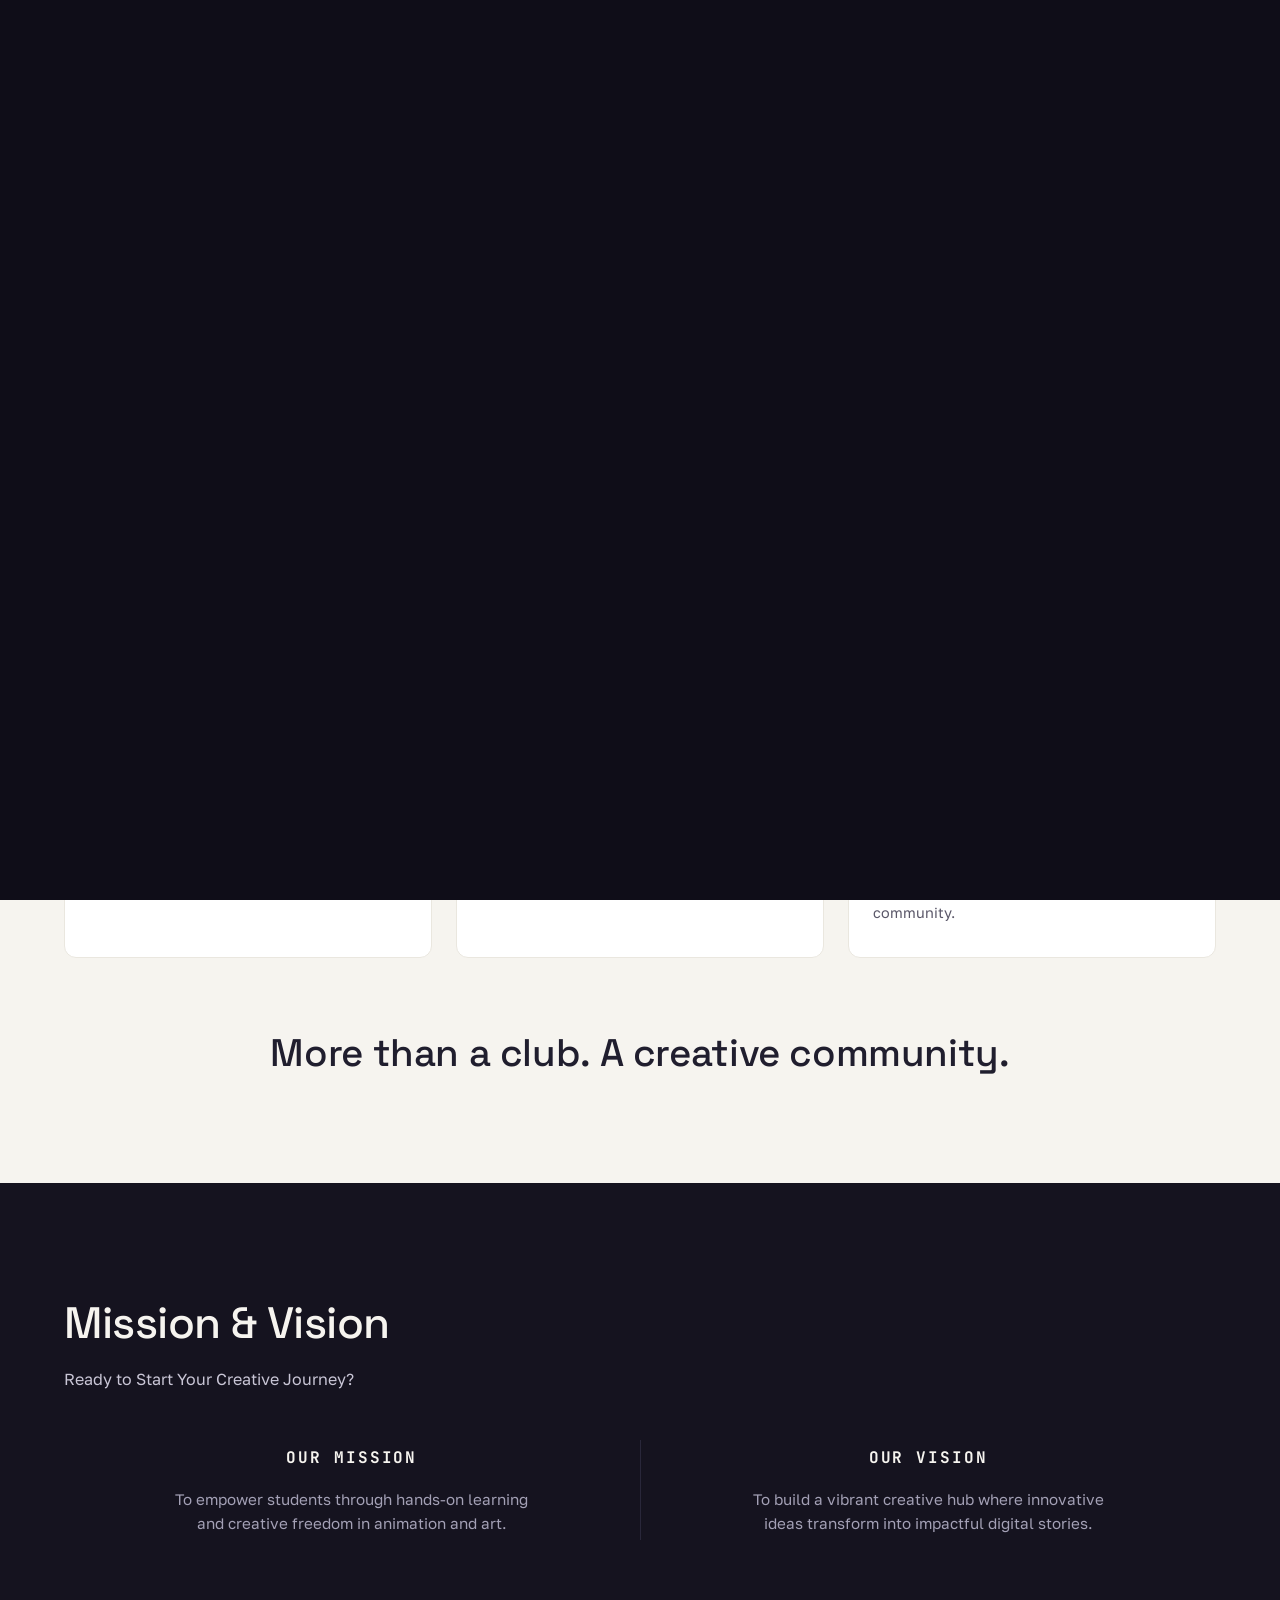
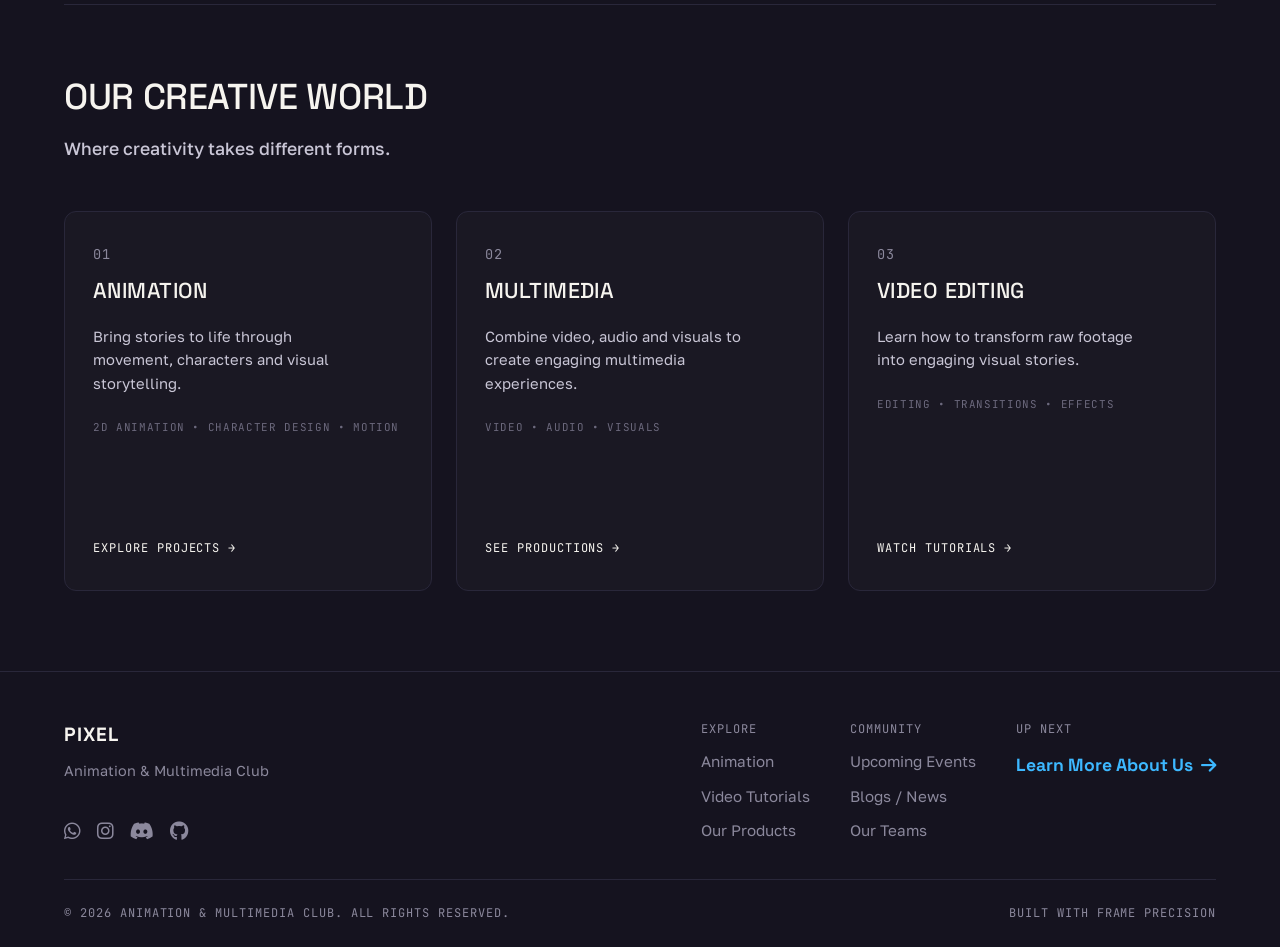
==== about.html @ 34a2e05d "Add files via upload" ====
<!DOCTYPE html>
<html lang="en">
<head>
  <meta charset="UTF-8">
  <meta name="viewport" content="width=device-width, initial-scale=1.0">
  <title>About | Animation & Multimedia Club</title>
  <link rel="icon" href="images/icon.svg" type="image/svg+xml">

  <!-- Fonts -->
  <link rel="preconnect" href="https://fonts.googleapis.com">
  <link rel="preconnect" href="https://fonts.gstatic.com" crossorigin>
  <link href="https://fonts.googleapis.com/css2?family=Bungee&family=Space+Grotesk:wght@500;700&family=Golos+Text:wght@400..900&family=Press+Start+2P&family=JetBrains+Mono:wght@400;500&display=swap" rel="stylesheet">
  <link href="https://cdnjs.cloudflare.com/ajax/libs/font-awesome/6.4.0/css/all.min.css" rel="stylesheet">

  <!-- Stylesheet -->
  <link rel="stylesheet" href="style.css">
  <link rel="stylesheet" href="about.css">
</head>
<body>

  <!-- Navigation Bar -->
  <nav class="navbar">
    <div class="container nav-container">
      <!-- Logo and Brand Name -->
      <a href="index.html" class="navbar-brand">
        <!-- Replace logo.png with your actual logo file -->
        <img src="images/pixel-logo.svg" alt="Logo" class="brand-logo">
        <div class="brand-text">
          <span class="brand-title">pixel</span>
          <span class="brand-subtitle">animation & multimedia club</span>
        </div>
      </a>
      
      <!-- Hamburger Button for Mobile -->
      <button class="hamburger" id="hamburger-btn" aria-label="Toggle Navigation">
        <span></span><span></span><span></span>
      </button>

      <!-- Navigation Links -->
      <div class="navbar-nav" id="navbar-nav">
        <a href="index.html" >Home</a>
        <a href="about.html" class="active">About</a>
        
        <!-- Explore Dropdown -->
        <div class="dropdown">
          <a class="dropdown-toggle" id="explore-btn">Explore ▼</a>
          <div class="dropdown-menu">
            <a href="animation.html">Animation</a>
            <a href="tutorials.html">Video</a>
            <a href="product.html" >Product</a>
          </div>
        </div>
        
        <a href="event.html">Event</a>
        <a href="blog.html">Blog</a>
        <a href="mentor.html">Mentor</a>
      </div>
    </div>
    <!-- Scrub Bar Indicator -->
    <div class="scrub-bar"><div class="scrub-fill" id="scrubFill"></div></div>
  </nav>

  <main>
  <section class="section section-dark hero-about">
  <div class="container hero-about-grid">
    <!-- Left Column: Content -->
    <div class="hero-content">
      <h2 class="hero-title">Welcome to Pixel</h2>
      <p class="hero-description">
        Pixel is an Animation and Multimedia Club that brings together creative minds who are passionate about animation, digital art, video and multimedia.
      </p>
      <div class="label-mono hero-tags">
        LEARN &bull; CREATE &bull; SHARE
      </div>
      <button class="btn btn-primary" id="openJoinModal">Join the community</button>
    </div>

    <!-- Right Column: Visual Graphic & Bullet Sequence -->
    <div class="hero-visual">
      <!-- Tilted Card Stack -->
      <div class="hero-card-wrapper">
        <div class="hero-card-shadow"></div>
        <div class="hero-card">
          <div class="pixel-logo-icon">
            <svg width="48" height="48" viewBox="0 0 48 48" fill="none">
              <rect x="8" y="10" width="32" height="30" rx="10" fill="#3DB8FF"/>
              <rect x="14" y="4" width="4" height="8" rx="2" fill="#FFD93D"/>
              <rect x="30" y="4" width="4" height="8" rx="2" fill="#FFD93D"/>
              <circle cx="18" cy="22" r="3" fill="#15131F"/>
              <circle cx="30" cy="22" r="3" fill="#15131F"/>
              <circle cx="19" cy="21" r="1" fill="#FFFFFF"/>
              <circle cx="31" cy="21" r="1" fill="#FFFFFF"/>
              <path d="M18 30 C 21 34, 27 34, 30 30" stroke="#15131F" stroke-width="2.5" stroke-linecap="round" fill="none"/>
            </svg>
          </div>
          <div class="pixel-logo-text">
            <h3>PIXEL</h3>
            <span class="label-mono">ANIMATION AND MULTIMEDIA CLUB</span>
          </div>
        </div>
      </div>

      <!-- Sequential Enlarging Bullets Container -->
      <div class="bullet-sequence">
        <div class="bullet-card">
          <span class="dot dot-blue"></span>
        </div>
        <div class="bullet-card">
          <span class="dot dot-yellow"></span>
        </div>
        <div class="bullet-card">
          <span class="dot dot-blue sm"></span>
        </div>
        <div class="bullet-card">
          <span class="dot dot-yellow sm"></span>
        </div>
        <div class="bullet-card">
          <span class="dot dot-blue"></span>
        </div>
        <div class="bullet-card">
          <span class="dot dot-yellow lg"></span>
        </div>
      </div>
    </div>
  </div>
</section>



<section class="section section-what-is">
  <br>
  <div class="container">
    <!-- Section Header -->
    <div class="what-is-header">
      <h2>WHAT IS PIXEL?</h2>
      <p class="muted">A space to create, explore and connect.</p>
    </div>

    <!-- Cards Grid -->
    <div class="what-is-grid">
      <div class="card focus-card">
        <span class="label-mono card-label">01 / CREATE</span>
        <h3>Turn ideas into reality.</h3>
        <p>Pixel gives members a space to create and experiment with animation, digital art and multimedia.</p>
      </div>

      <div class="card focus-card">
        <span class="label-mono card-label">02 / EXPLORE</span>
        <h3>Discover new ways to express yourself.</h3>
        <p>Explore different creative tools, techniques and forms of multimedia storytelling.</p>
      </div>

      <div class="card focus-card">
        <span class="label-mono card-label">03 / CONNECT</span>
        <h3>Create with people who share your passion.</h3>
        <p>Meet other creative minds, collaborate on projects and share ideas through the Pixel community.</p>
      </div>
    </div>

    <!-- Section Sub-banner -->
    <div class="what-is-footer">
      <h2>More than a club. A creative community.</h2>
    </div>
  </div>
</section>

<section class="section section-dark creative-mission-section">
  <br>
  <div class="container">
    
    <!-- Part 1: Mission & Vision -->
    <div class="mission-vision-block">
      <div class="section-header">
        <h2 class="section-title">Mission &amp; Vision</h2>
        <p class="muted">Ready to Start Your Creative Journey?</p>
      </div>

      <div class="mission-vision-grid">
        <div class="mv-card">
          <h3 class="label-mono mv-title">OUR MISSION</h3>
          <p>To empower students through hands-on learning and creative freedom in animation and art.</p>
        </div>

        <div class="mv-divider" aria-hidden="true"></div>

        <div class="mv-card">
          <h3 class="label-mono mv-title">OUR VISION</h3>
          <p>To build a vibrant creative hub where innovative ideas transform into impactful digital stories.</p>
        </div>
      </div>
    </div>

    <!-- Section Divider Line -->
    <hr class="section-separator" />

    <!-- Part 2: Our Creative World -->
    <div class="creative-world-block">
      <div class="section-header">
        <h2 class="creative-heading">OUR CREATIVE WORLD</h2>
        <p class="section-subtitle">Where creativity takes different forms.</p>
      </div>

      <div class="creative-grid">
        <!-- Card 1: Animation -->
        <a href="animation.html" class="creative-card">
          <img src="images/pixel_character.png" alt="Animation visual" class="card-top-image" />
          <div class="card-inner-content">
            <span class="label-mono card-num">01</span>
            <h3 class="card-title">ANIMATION</h3>
            <p class="card-desc">Bring stories to life through movement, characters and visual storytelling.</p>
            <span class="label-mono card-tags">2D ANIMATION &bull; CHARACTER DESIGN &bull; MOTION</span>
          </div>
          <span class="label-mono card-link">EXPLORE PROJECTS &rarr;</span>
        </a>

        <!-- Card 2: Multimedia -->
        <a href="product.html" class="creative-card">
          <img src="images/play_button.png" alt="Multimedia visual" class="card-top-image" />
          <div class="card-inner-content">
            <span class="label-mono card-num">02</span>
            <h3 class="card-title">MULTIMEDIA</h3>
            <p class="card-desc">Combine video, audio and visuals to create engaging multimedia experiences.</p>
            <span class="label-mono card-tags">VIDEO &bull; AUDIO &bull; VISUALS</span>
          </div>
          <span class="label-mono card-link">SEE PRODUCTIONS &rarr;</span>
        </a>

        <!-- Card 3: Video Editing -->
        <a href="tutorials.html" class="creative-card">
          <img src="images/pixel_video.png" alt="Video Editing visual" class="card-top-image" />
          <div class="card-inner-content">
            <span class="label-mono card-num">03</span>
            <h3 class="card-title">VIDEO EDITING</h3>
            <p class="card-desc">Learn how to transform raw footage into engaging visual stories.</p>
            <span class="label-mono card-tags">EDITING &bull; TRANSITIONS &bull; EFFECTS</span>
          </div>
          <span class="label-mono card-link">WATCH TUTORIALS &rarr;</span>
        </a>
      </div>
    </div>

  </div>
</section>

<div id="joinModal" class="modal-overlay">
<div class="modal-card">
<button class="modal-close" id="closeJoinModal" aria-label="Close">&times;</button>
<h2>Join the Community</h2>
<p class="muted">Fill out the form below to register as an official member of PIXEL.</p>

<!-- Success Banner Card -->
<div id="successCard" class="success-banner" style="display: none;">
<i class="fa-solid fa-circle-check"></i>
<div>
    <strong>Registration Successful!</strong>
    <p>Welcome to PIXEL. We have saved your spot.</p>
</div>
</div>

<form id="joinForm" class="join-form">
<div class="form-group">
    <label class="label-mono" for="fullName">Full Name</label>
    <input type="text" id="fullName" name="fullName" placeholder="e.g. Alex Mercer" required>
</div>

<div class="form-group">
    <label class="label-mono" for="email">Email Address</label>
    <input type="email" id="email" name="email" placeholder="alex@example.com" required>
</div>

<div class="form-group">
    <label class="label-mono" for="interest">Primary Interest</label>
    <select id="interest" name="interest" required>
    <option value="" disabled selected>Select your field</option>
    <option value="Animation">Animation</option>
    <option value="Video Editing">Video Editing</option>
    <option value="Digital Art">Digital Art &amp; Design</option>
    <option value="Product Design">Product Design</option>
    </select>
</div>

<button type="submit" class="btn btn-primary" id="submitBtn">Submit Registration</button>
</form>
</div>
</div>
</main>

    <!-- Footer -->
<footer class="footer">
  <div class="container">
    <div class="footer-content">

      <!-- Left Column: Branding & Socials -->
      <div class="footer-info">
        <div class="footer-brand">PIXEL</div>
        <p class="muted">Animation &amp; Multimedia Club</p>
        <div class="social-links">
          <a href="https://chat.whatsapp.com/Lg8gJl5Xru52lrucpBrVzS" aria-label="Whatsapp" target="_blank" rel="noopener noreferrer"><i class="fa-brands fa-whatsapp"></i></a>
          <a href="https://www.instagram.com/pixe.lclub?igsi=c2UzMmYwMGY0czd2" aria-label="Instagram" target="_blank" rel="noopener noreferrer"><i class="fa-brands fa-instagram" target="_blank" rel="noopener noreferrer"></i></a>
          <a href="https://discord.gg/sAC37jRx9b" aria-label="Discord" target=" _blank" rel="noopener noreferrer"><i class="fa-brands fa-discord" target="_blank" rel="noopener noreferrer"></i></a>
          <a href="https://github.com/PixelAnimationAndMultimeidaClub/Pixel-Club-site-2026" aria-label="GitHub" target="_blank" rel="noopener noreferrer"><i class="fa-brands fa-github"></i></a>
        </div>
      </div>

      <!-- Center/Right: Structured Navigation Columns -->
      <div class="footer-nav-grid">
        <div class="footer-col">
          <span class="label-mono">Explore</span>
          <a href="animation.html">Animation</a>
          <a href="tutorials.html">Video Tutorials</a>
          <a href="product.html">Our Products</a>
        </div>

        <div class="footer-col">
          <span class="label-mono">Community</span>
          <a href="event.html">Upcoming Events</a>
          <a href="blog.html">Blogs / News</a>
          <a href="mentor.html">Our Teams</a>
        </div>

        <div class="footer-next">
          <span class="label-mono">Up Next</span>
          <a href="about.html" class="next-link">
            <span>Learn More About Us</span>
            <i class="fa-solid fa-arrow-right"></i>
          </a>
        </div>
      </div>
    </div>

    <!-- Bottom Bar -->
    <div class="footer-bottom">
      <span class="label-mono">&copy; 2026 Animation & Multimedia Club. All rights reserved.</span>
      <span class="label-mono">Built with frame precision</span>
    </div>
  </div>
</footer> 

  <!-- Scripts -->
  <script src="default.js"></script>
  <script src="about.js"></script>
</body>
</html>
---- style.css ----
/* ==========================================================================
   Animation & Multimedia Club — Shared Style Guide
   Concept: "The editing timeline" — nav & dividers borrow the visual
   language of a video editor (playheads, frame markers, scrub bars).

   Every group member should link this file on every page:
   <link rel="stylesheet" href="style.css">

   DO NOT override these variables in individual pages — if a page
   needs something new, add it here so the whole site stays consistent.
   ========================================================================== */

:root {
  /* Colors */
  --void: #15131F;         /* dark bg — hero, nav, footer */
  --cloud: #F6F4EF;        /* light bg — content sections */
  --sky-blue: #3DB8FF;        /* primary accent — CTAs, links, active states */
  --sky-blue-dark: #1A93D6;   /* hover/pressed state for sky blue */
  --yellow: #FFD93D;         /* secondary accent — highlights, hover ONLY, never backgrounds */
  --ink: #201E2E;          /* body text on light backgrounds */
  --mist: #8B889C;         /* muted / secondary text */
  --cloud-dim: #EAE7DF;    /* card borders, dividers on light bg */
  --void-dim: #29273A;     /* card borders, dividers on dark bg */

  /* Typography — 5 fonts, each with one job only */
  --font-hero: 'Bungee', sans-serif;         /* h1 hero titles ONLY */
  --font-heading: 'Space Grotesk', sans-serif; /* h2, h3, h4 section headings */
  --font-body: 'Golos Text', sans-serif;     /* all paragraph / body copy */
  --font-nav: 'Press Start 2P', monospace;   /* nav bar items ONLY */
  --font-mono: 'JetBrains Mono', monospace;  /* tags, timecodes, small labels */

  /* Layout */
  --radius: 12px;
  --section-pad-desktop: 80px;
  --section-pad-mobile: 40px;
  --container-max: 1200px;
}

/* ==========================================================================
   Base
   ========================================================================== */

* { box-sizing: border-box; }

body {
  margin: 0;
  font-family: var(--font-body);
  font-weight: 400;
  color: var(--ink);
  background: var(--cloud);
  line-height: 1.6;
}

h1 {
  font-family: var(--font-hero);
  font-weight: 400;
  margin: 0 0 0.5em;
  line-height: 1.25;
  font-size: clamp(1.75rem, 4.5vw, 2.75rem);
}

h2, h3, h4 {
  font-family: var(--font-heading);
  font-weight: 700;
  margin: 0 0 0.5em;
  letter-spacing: -0.01em;
}
h2 { font-size: clamp(1.5rem, 3vw, 2.25rem); font-weight: 500; }
h3 { font-size: 1.25rem; font-weight: 500; }

p { margin: 0 0 1em; color: var(--ink); }
p.muted { color: var(--mist); }

a { color: var(--sky-blue); text-decoration: none; }
a:hover { color: var(--sky-blue-dark); }

.label-mono {
  font-family: var(--font-mono);
  font-size: 0.75rem;
  letter-spacing: 0.08em;
  text-transform: uppercase;
  color: var(--mist);
}

/* ==========================================================================
   Layout
   ========================================================================== */

.container {
  max-width: var(--container-max);
  margin: 0 auto;
  padding: 0 24px;
}

.section {
  padding: var(--section-pad-mobile) 0;
}

@media (min-width: 768px) {
  .section { padding: var(--section-pad-desktop) 0; }
}

.section-dark {
  background: var(--void);
  color: var(--cloud);
}
.section-dark h1, .section-dark h2, .section-dark h3 { color: var(--cloud); }
.section-dark p { color: #C9C6D6; }

/* ==========================================================================
   Navigation
   ========================================================================== */

.navbar {
  background: var(--void);
  padding: 16px 0;
  position: sticky;
  top: 0;
  z-index: 100;
}

.nav-container {
  display: flex;
  align-items: center;
  justify-content: space-between;
  position: relative;
}

/* Logo & Brand Styling */
.navbar-brand {
  display: flex;
  align-items: center;
  text-decoration: none;
}

.brand-logo {
  height: 36px;
  margin-right: 12px;
}

.brand-text {
  display: flex;
  flex-direction: column;
  justify-content: center;
}

.brand-title {
  font-family: var(--font-heading);
  font-weight: 700;
  color: var(--cloud);
  font-size: 1.25rem;
  line-height: 1;
  text-transform: uppercase;
}

.brand-subtitle {
  font-family: var(--font-mono);
  color: var(--sky-blue);
  font-size: 0.55rem;
  letter-spacing: 0.08em;
  text-transform: uppercase;
  margin-top: 5px;
  line-height: 1;
}

.navbar-nav {
  display: flex;
  align-items: center;
}

.navbar-nav a {
  font-family: var(--font-nav);
  color: #C9C6D6;
  margin-left: 24px;
  font-size: 0.7rem;
  letter-spacing: 0.08em;
  text-transform: uppercase;
  transition: color 0.15s ease;
}

.navbar-nav a:hover,
.navbar-nav a.active { color: var(--yellow); }

/* Scrub bar */
.scrub-bar {
  height: 3px;
  background: var(--void-dim);
  width: 100%;
}
.scrub-fill {
  height: 100%;
  width: 0%;
  background: var(--sky-blue);
  transition: width 0.1s linear;
}

/* Dropdown Styling */
.dropdown {
  position: relative;
  display: inline-block;
}

.dropdown-menu {
  display: none;
  position: absolute;
  top: 100%;
  left: 0; /* Changed from 24px so it aligns directly with the toggle button */
  background: var(--void);
  border: 1px solid var(--void-dim);
  border-radius: 8px;
  min-width: 150px;
  padding: 10px 0;
  box-shadow: 0 4px 12px rgba(0, 0, 0, 0.5);
  z-index: 100;
}

/* Invisible hover bridge to bridge any gap between button and menu */
.dropdown-menu::before {
  content: "";
  position: absolute;
  top: -12px;
  left: 0;
  width: 100%;
  height: 12px;
  background: transparent;
}

.dropdown-menu a {
  display: block;
  margin: 0;
  padding: 12px 20px;
}

.dropdown:hover .dropdown-menu {
  display: block;
}
/* Hamburger Button */
.hamburger {
  display: none;
  background: transparent;
  border: none;
  cursor: pointer;
  flex-direction: column;
  gap: 5px;
}

.hamburger span {
  width: 25px;
  height: 3px;
  background: var(--cloud);
  transition: 0.3s;
}

/* Responsive Mobile Navigation */
@media (max-width: 900px) {
  .hamburger {
    display: flex;
  }
  
  .navbar-nav {
    display: none;
    flex-direction: column;
    position: absolute;
    top: 60px;
    right: 24px;
    background: var(--void);
    width: 200px;
    padding: 20px;
    border: 1px solid var(--void-dim);
    border-radius: 8px;
  }
  
  .navbar-nav.show {
    display: flex;
  }

  .navbar-nav a {
    margin: 10px 0;
  }
  
  .dropdown-menu {
    position: relative;
    left: 0;
    box-shadow: none;
    border: none;
    padding: 0 0 0 15px;
  }
}

/* ==========================================================================
   Buttons
   ========================================================================== */

.btn {
  display: inline-block;
  font-family: var(--font-body);
  font-weight: 500;
  font-size: 0.95rem;
  padding: 12px 28px;
  border-radius: 999px;
  border: none;
  cursor: pointer;
  transition: background 0.15s ease, color 0.15s ease;
}

.btn-primary {
  background: var(--sky-blue);
  color: #fff;
}
.btn-primary:hover { background: var(--sky-blue-dark); color: #fff; }

.btn-outline {
  background: transparent;
  border: 1.5px solid var(--cloud);
  color: var(--cloud);
}
.btn-outline:hover { border-color: var(--yellow); color: var(--yellow); }

/* ==========================================================================
   Cards
   ========================================================================== */

.card {
  background: #fff;
  border: 1px solid var(--cloud-dim);
  border-radius: var(--radius);
  padding: 24px;
  transition: border-color 0.15s ease, transform 0.15s ease;
}
.card:hover {
  border-color: var(--sky-blue);
  transform: translateY(-2px);
}

.card img {
  border-radius: calc(var(--radius) - 4px);
  width: 100%;
  height: auto;
  display: block;
  margin-bottom: 16px;
}

.tag {
  display: inline-block;
  font-family: var(--font-mono);
  font-size: 0.7rem;
  letter-spacing: 0.06em;
  text-transform: uppercase;
  padding: 4px 10px;
  border-radius: 6px;
  background: var(--cloud-dim);
  color: var(--ink);
}
.tag.active {
  background: #FFF3C4;
  color: #8A6D00;
}

/* ==========================================================================
   Footer
   ========================================================================== */

.footer {
  background: var(--void);
  color: var(--mist);
  padding: 48px 0 24px;
  font-size: 0.9rem;
  border-top: 1px solid var(--void-dim);
}

.footer .container {
  display: flex;
  flex-direction: column;
  gap: 32px;
}

.footer-content {
  display: flex;
  flex-direction: column;
  gap: 32px;
}

.footer-info {
  display: flex;
  flex-direction: column;
  gap: 8px;
}

.footer-brand {
  font-family: var(--font-heading);
  font-weight: 700;
  color: var(--cloud);
  font-size: 1.2rem;
  letter-spacing: 0.05em;
}

/* General Footer Links */
.footer a { 
  color: #C9C6D6; 
  transition: color 0.15s ease;
}

.footer a:hover { 
  color: var(--yellow); 
}

/* Social Links */
.social-links {
  display: flex;
  gap: 16px;
  font-size: 1.2rem;
  margin-top: 12px;
}

.social-links a {
  color: var(--mist);
  transition: color 0.2s ease, transform 0.2s ease;
}

.social-links a:hover {
  color: var(--sky-blue);
  transform: translateY(-2px);
}

/* Navigation Grid */
.footer-nav-grid {
  display: flex;
  flex-wrap: wrap;
  gap: 40px;
}

.footer-col {
  display: flex;
  flex-direction: column;
  gap: 10px;
}

.footer-col a {
  font-size: 0.95rem;
  color: var(--mist);
}

.footer-col a:hover {
  color: var(--cloud);
}

/* "Up Next" Call to Action */
.footer-next {
  display: flex;
  flex-direction: column;
  gap: 12px;
}

.next-link {
  display: inline-flex;
  align-items: center;
  gap: 8px;
  font-family: var(--font-heading);
  font-weight: 700;
  font-size: 1.1rem;
  color: var(--sky-blue) !important;
}

.next-link:hover {
  color: var(--yellow) !important;
}

/* Bottom Bar */
.footer-bottom {
  display: flex;
  justify-content: space-between;
  align-items: center;
  flex-wrap: wrap;
  gap: 12px;
  padding-top: 24px;
  border-top: 1px solid var(--void-dim);
}

/* Desktop Layout Adjustments */
@media (min-width: 768px) {
  .footer-content {
    flex-direction: row;
    justify-content: space-between;
    align-items: flex-start;
  }
}
---- about.css ----
@import url('navbar.css');
/* ==========================================================================
   About / Hero Section Specific Styles
   Requires: style.css loaded prior
   ========================================================================== */

.hero-about {
  overflow: hidden;
  padding-top: var(--section-pad-desktop);
  padding-bottom: var(--section-pad-desktop);
}

.hero-about-grid {
  display: grid;
  grid-template-columns: 1fr;
  gap: 48px;
  align-items: center;
}

@media (min-width: 992px) {
  .hero-about-grid {
    grid-template-columns: 1.1fr 0.9fr;
    gap: 64px;
  }
}

/* --- Left Column Styling --- */
.hero-content .hero-title {
  font-size: clamp(2rem, 4vw, 3.25rem);
  color: var(--cloud);
  line-height: 1.15;
  margin-bottom: 20px;
}

.hero-content .hero-description {
  font-size: 1.05rem;
  color: #C9C6D6;
  max-width: 480px;
  margin-bottom: 24px;
}

.hero-tags {
  margin-bottom: 32px;
  letter-spacing: 0.12em;
}

/* --- Right Column Visual (Card Stack) --- */
.hero-visual {
  display: flex;
  flex-direction: column;
  align-items: center;
  position: relative;
}

.hero-card-wrapper {
  position: relative;
  width: 100%;
  max-width: 400px;
  margin-bottom: 20px;
  transform: rotate(-3deg);
}

.hero-card-shadow {
  position: absolute;
  top: 12px;
  left: 12px;
  width: 100%;
  height: 100%;
  background: var(--sky-blue-dark);
  border-radius: var(--radius);
  z-index: 1;
  opacity: 0.8;
}

.hero-card {
  position: relative;
  z-index: 2;
  background: var(--cloud);
  border-radius: var(--radius);
  padding: 24px 28px;
  display: flex;
  align-items: center;
  gap: 16px;
  box-shadow: 0 10px 30px rgba(0, 0, 0, 0.3);
}

.pixel-logo-text h3 {
  font-family: var(--font-heading);
  font-size: 1.8rem;
  color: var(--ink);
  letter-spacing: 0.05em;
  margin: 0;
  line-height: 1;
}

.pixel-logo-text span {
  font-size: 0.6rem;
  color: var(--mist);
  display: block;
  margin-top: 4px;
}

/* --- Sequential Bullet Strip --- */
.bullet-sequence {
  display: flex;
  gap: 10px;
  width: 100%;
  max-width: 420px;
  justify-content: space-between;
}

.bullet-card {
  flex: 1;
  height: 64px;
  background: rgba(255, 255, 255, 0.04);
  border: 1px solid var(--void-dim);
  border-radius: 8px;
  display: flex;
  align-items: center;
  justify-content: center;
  backdrop-filter: blur(4px);
}

/* Bullet Base Dots */
.dot {
  display: block;
  width: 14px;
  height: 14px;
  border-radius: 50%;
  animation: pulseSequential 3.6s infinite ease-in-out;
}

.dot-blue { background: var(--sky-blue); }
.dot-yellow { background: var(--yellow); }

/* Sizing variations */
.dot.sm { width: 10px; height: 10px; }
.dot.lg { width: 18px; height: 18px; }

/* Animation: Enlarge sequentially */
@keyframes pulseSequential {
  0%, 100% {
    transform: scale(1);
    opacity: 0.7;
  }
  50% {
    transform: scale(1.6);
    opacity: 1;
    filter: drop-shadow(0 0 6px currentColor);
  }
}

/* Delay each dot in sequence left-to-right */
.bullet-card:nth-child(1) .dot { animation-delay: 0.0s; }
.bullet-card:nth-child(2) .dot { animation-delay: 0.3s; }
.bullet-card:nth-child(3) .dot { animation-delay: 0.6s; }
.bullet-card:nth-child(4) .dot { animation-delay: 0.9s; }
.bullet-card:nth-child(5) .dot { animation-delay: 1.2s; }
.bullet-card:nth-child(6) .dot { animation-delay: 1.5s; }

/* ==========================================================================
   What Is Pixel Section
   ========================================================================== */

.section-what-is {
  background: var(--cloud);
  padding-top: var(--section-pad-desktop);
  padding-bottom: var(--section-pad-desktop);
}

.what-is-header {
  margin-bottom: 40px;
}

.what-is-header h2 {
  font-size: clamp(2rem, 3.5vw, 2.75rem);
  color: var(--ink);
  margin-bottom: 8px;
}

/* Card Grid Layout */
.what-is-grid {
  display: grid;
  grid-template-columns: 1fr;
  gap: 24px;
  margin-bottom: 64px;
}

@media (min-width: 768px) {
  .what-is-grid {
    grid-template-columns: repeat(3, 1fr);
  }
}

/* Card Styling & Hover/Focus State */
.focus-card {
  display: flex;
  flex-direction: column;
  justify-content: flex-start;
  min-height: 220px;
  outline: none;
  cursor: default;
  transition: border-color 0.25s ease, transform 0.25s ease, box-shadow 0.25s ease;
}

.card-label {
  color: var(--sky-blue);
  font-weight: 500;
  margin-bottom: 12px;
  display: block;
}

.focus-card h3 {
  color: var(--ink);
  margin-bottom: 12px;
  line-height: 1.3;
}

.focus-card p {
  font-size: 0.9rem;
  color: #5A5768;
  margin: 0;
  line-height: 1.5;
}

/* Focus and Hover Effects */
.focus-card:hover,
.focus-card:focus-visible {
  border-color: var(--sky-blue);
  transform: translateY(-4px);
  box-shadow: 0 0 0 2px var(--sky-blue), 0 12px 24px rgba(61, 184, 255, 0.15);
}

/* Bottom Heading */
.what-is-footer {
  text-align: center;
  margin-top: 32px;
}

.what-is-footer h2 {
  font-size: clamp(1.75rem, 3vw, 2.5rem);
  color: var(--ink);
}

/* ==========================================================================
   Combined Mission, Vision & Creative World Section
   ========================================================================== */

.creative-mission-section {
  background: var(--void);
  padding-top: var(--section-pad-desktop);
  padding-bottom: var(--section-pad-desktop);
}

.section-header {
  margin-bottom: 48px;
}

.section-title {
  font-size: clamp(2rem, 3.5vw, 2.75rem);
  color: var(--cloud);
  margin-bottom: 8px;
}

.creative-heading {
  font-family: var(--font-heading);
  font-size: clamp(1.8rem, 3vw, 2.25rem);
  color: var(--sky-blue);
  margin-bottom: 8px;
  text-transform: uppercase;
}

.section-subtitle {
  color: var(--cloud);
  font-size: 1.1rem;
  font-weight: 500;
  margin: 0;
}

/* --- Mission & Vision Styles --- */
.mission-vision-block {
  margin-bottom: 64px;
}

.mission-vision-grid {
  display: flex;
  flex-direction: column;
  align-items: center;
  gap: 32px;
}

@media (min-width: 768px) {
  .mission-vision-grid {
    flex-direction: row;
    justify-content: space-between;
    align-items: stretch;
    gap: 0;
  }
}

.mv-card {
  flex: 1;
  text-align: center;
  padding: 0 24px;
  display: flex;
  flex-direction: column;
  justify-content: center;
  align-items: center;
}

.mv-title {
  color: var(--cloud);
  font-size: 1rem;
  letter-spacing: 0.12em;
  margin-bottom: 16px;
  font-weight: 700;
}

.mv-card p {
  max-width: 380px;
  color: #A3A0B5;
  font-size: 0.95rem;
  line-height: 1.6;
  margin: 0;
}

.mv-divider {
  width: 100%;
  height: 1px;
  background: var(--void-dim);
}

@media (min-width: 768px) {
  .mv-divider {
    width: 1px;
    height: auto;
    min-height: 100px;
  }
}

.section-separator {
  border: 0;
  height: 1px;
  background: var(--void-dim);
  margin: 64px 0;
}

/* --- Our Creative World Card Styles --- */
.creative-grid {
  display: grid;
  grid-template-columns: 1fr;
  gap: 24px;
}

@media (min-width: 992px) {
  .creative-grid {
    grid-template-columns: repeat(3, 1fr);
  }
}

.creative-card {
  position: relative;
  background: rgba(255, 255, 255, 0.02);
  border: 1px solid var(--void-dim);
  border-radius: var(--radius);
  padding: 32px 28px;
  display: flex;
  flex-direction: column;
  justify-content: space-between;
  min-height: 380px;
  outline: none;
  cursor: pointer;
  overflow: hidden;
  text-decoration: none; /* Prevents text underlining on wrapper anchor tag */
  transition: border-color 0.4s ease, box-shadow 0.4s ease, transform 0.4s ease;
}

.card-inner-content {
  position: relative;
  z-index: 2;
}

.card-num {
  display: block;
  font-size: 0.85rem;
  color: #8B889C;
  margin-bottom: 8px;
}

.card-title {
  font-family: var(--font-heading);
  font-size: 1.35rem;
  color: var(--cloud);
  margin-bottom: 16px;
  letter-spacing: 0.02em;
}

.card-desc {
  font-size: 0.92rem;
  color: #A3A0B5;
  line-height: 1.6;
  margin-bottom: 24px;
  max-width: 280px;
}

.card-tags {
  display: block;
  font-size: 0.68rem;
  color: #6C697D;
  letter-spacing: 0.06em;
}

.card-link {
  display: inline-block;
  font-size: 0.75rem;
  color: var(--cloud);
  letter-spacing: 0.08em;
  text-transform: uppercase;
  margin-top: 24px;
  transition: color 0.3s ease;
  z-index: 2;
}

/* Floating Image at Top Right (No box background) */
.card-top-image {
  position: absolute;
  top: 20px;
  right: 20px;
  width: 64px;
  height: 64px;
  object-fit: contain;
  background: transparent;
  border: none;
  opacity: 0;
  transform: translateY(-10px) scale(0.85);
  transition: opacity 0.5s ease, transform 0.5s cubic-bezier(0.25, 1, 0.5, 1);
  pointer-events: none;
  z-index: 1;
}

/* Hover and Focus States */
.creative-card:hover,
.creative-card:focus-visible {
  border-color: var(--sky-blue);
  box-shadow: 0 0 0 1px var(--sky-blue), 0 8px 24px rgba(61, 184, 255, 0.12);
  transform: translateY(-4px);
}

.creative-card:hover .card-top-image,
.creative-card:focus-visible .card-top-image {
  opacity: 1;
  transform: translateY(0) scale(1);
}

.creative-card:hover .card-link,
.creative-card:focus-visible .card-link {
  color: var(--yellow);
}

/* Join Club */
join-card {
  max-width: 600px;
  margin: 0 auto;
  background: var(--void-dim);
  padding: 40px;
  border-radius: var(--radius);
  border: 1px solid var(--cloud-dim);
}

.join-form {
  display: flex;
  flex-direction: column;
  gap: 20px;
  margin-top: 24px;
}

.form-group {
  display: flex;
  flex-direction: column;
  gap: 8px;
  text-align: left;
}

.form-group input,
.form-group select {
  width: 100%;
  padding: 12px 16px;
  background: var(--void);
  border: 1px solid var(--mist);
  border-radius: 8px;
  color: var(--cloud);
  font-family: var(--font-body);
  font-size: 0.95rem;
  outline: none;
  transition: border-color 0.15s ease;
}

.form-group input:focus,
.form-group select:focus {
  border-color: var(--sky-blue);
}

/* Hidden Modal Overlay */
.modal-overlay {
  display: none;
  position: fixed;
  top: 0;
  left: 0;
  width: 100vw;
  height: 100vh;
  background: rgba(21, 19, 31, 0.85);
  backdrop-filter: blur(8px);
  z-index: 1000;
  justify-content: center;
  align-items: center;
  padding: 20px;
}

/* Modal Open State */
.modal-overlay.is-open {
  display: flex;
}

/* Modal Content Card */
.modal-card {
  position: relative;
  width: 100%;
  max-width: 500px;
  background: var(--void);
  padding: 32px;
  border-radius: var(--radius);
  border: 1px solid var(--void-dim);
  box-shadow: 0 20px 40px rgba(0,0,0,0.5);
}

/* Close Button */
.modal-close {
  position: absolute;
  top: 16px;
  right: 20px;
  background: transparent;
  border: none;
  color: var(--mist);
  font-size: 1.8rem;
  cursor: pointer;
  transition: color 0.15s ease;
}

.modal-close:hover {
  color: var(--yellow);
}

/* Ensure modal text and headings are bright and readable on the dark card background */
.modal-card h2 {
  color: var(--cloud) !important;
}

.modal-card p {
  color: var(--mist) !important;
}

.modal-card label {
  color: #C9C6D6 !important;
}

/* Ensure form inputs stay styled with visible white text */
.form-group input,
.form-group select {
  color: #FFFFFF !important;
  background-color: var(--void) !important;
}

.form-group select option {
  background-color: var(--void);
  color: var(--cloud);
}

/* Force the modal overlay to hide initially */
#joinModal.modal-overlay,
.modal-overlay {
  display: none !important;
  position: fixed;
  top: 0;
  left: 0;
  width: 100vw;
  height: 100vh;
  background: rgba(21, 19, 31, 0.85);
  backdrop-filter: blur(8px);
  z-index: 9999;
  justify-content: center;
  align-items: center;
  padding: 20px;
}

/* Show modal only when active class is toggled */
#joinModal.modal-overlay.is-open,
.modal-overlay.is-open {
  display: flex !important;
}

/* Custom Success Notification Card Banner */
.success-banner {
  display: flex;
  align-items: center;
  gap: 16px;
  background: rgba(61, 184, 255, 0.1);
  border: 1px solid var(--sky-blue);
  padding: 16px;
  border-radius: 8px;
  margin-top: 20px;
  color: var(--cloud);
}

.success-banner i {
  font-size: 1.5rem;
  color: var(--sky-blue);
}

.success-banner strong {
  font-family: var(--font-heading);
  display: block;
  font-size: 0.95rem;
  color: var(--cloud);
}

.success-banner p {
  margin: 0;
  font-size: 0.85rem;
  color: var(--mist);
}
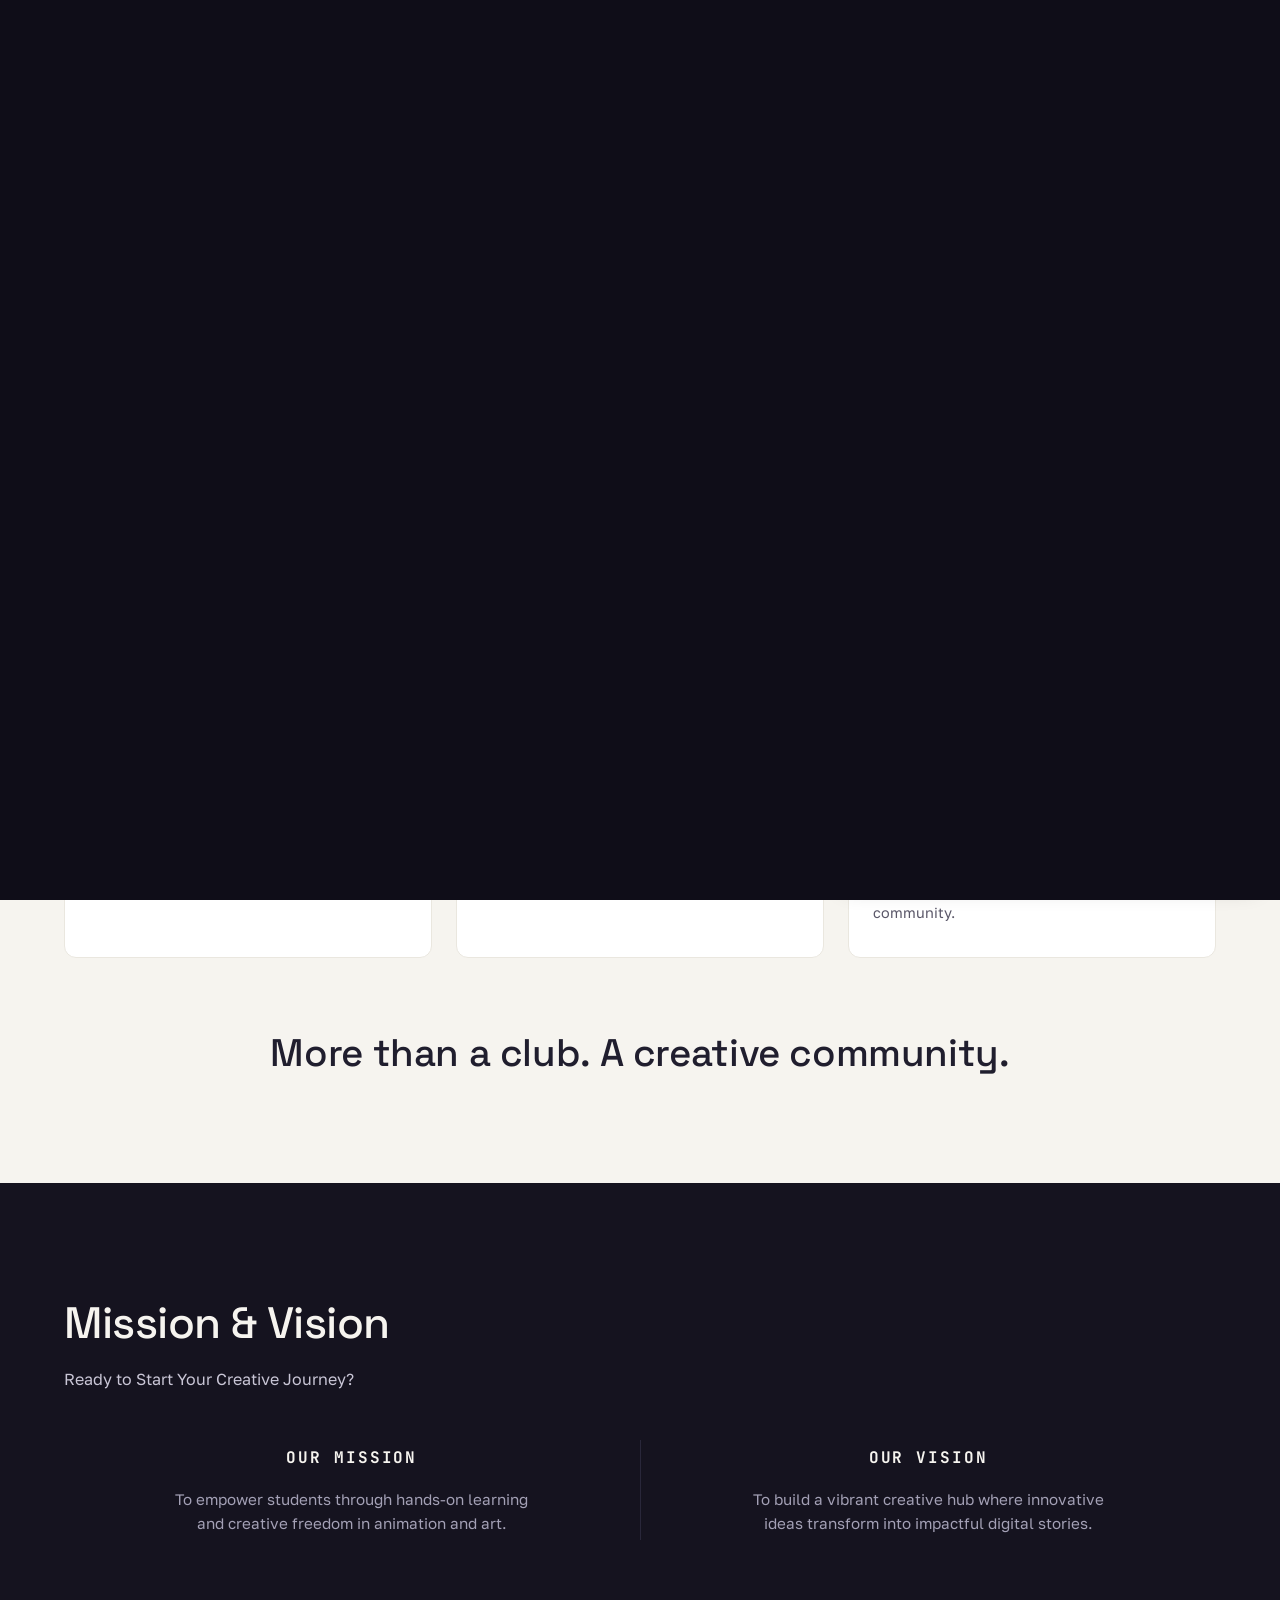
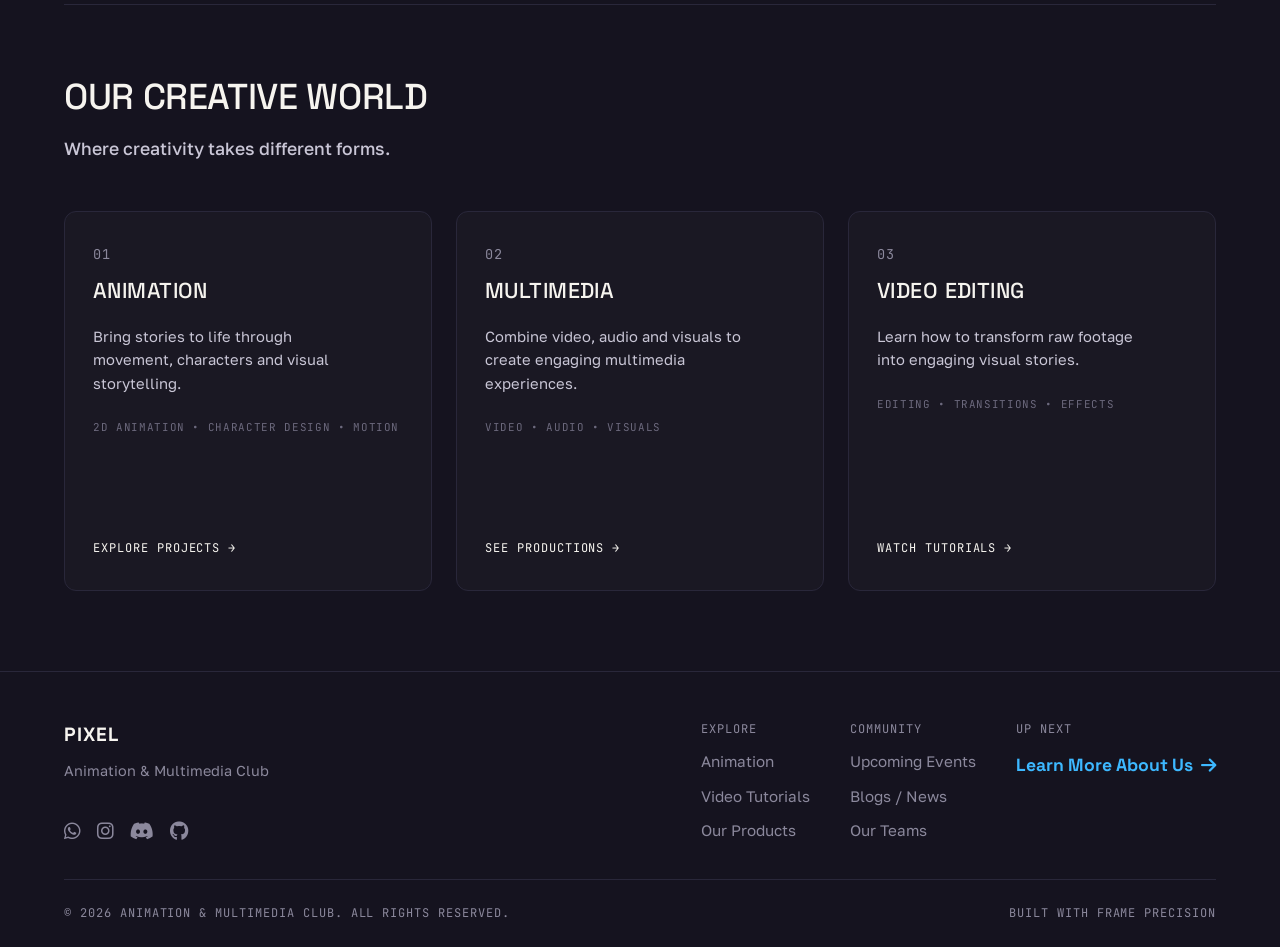
==== commit f0c2bc8e: "Update cookies" ====
--- a/about.html
+++ b/about.html
@@ -125,8 +125,6 @@
   </div>
 </section>
 
-
-
 <section class="section section-what-is">
   <br>
   <div class="container">
@@ -298,7 +296,7 @@
           <a href="https://chat.whatsapp.com/Lg8gJl5Xru52lrucpBrVzS" aria-label="Whatsapp" target="_blank" rel="noopener noreferrer"><i class="fa-brands fa-whatsapp"></i></a>
           <a href="https://www.instagram.com/pixe.lclub?igsi=c2UzMmYwMGY0czd2" aria-label="Instagram" target="_blank" rel="noopener noreferrer"><i class="fa-brands fa-instagram" target="_blank" rel="noopener noreferrer"></i></a>
           <a href="https://discord.gg/sAC37jRx9b" aria-label="Discord" target=" _blank" rel="noopener noreferrer"><i class="fa-brands fa-discord" target="_blank" rel="noopener noreferrer"></i></a>
-          <a href="https://github.com/PixelAnimationAndMultimeidaClub/Pixel-Club-site-2026" aria-label="GitHub" target="_blank" rel="noopener noreferrer"><i class="fa-brands fa-github"></i></a>
+          <a href="https://github.com/PixelAnimationAndMultimeidaClub/Pixel-Club-website" aria-label="GitHub" target="_blank" rel="noopener noreferrer"><i class="fa-brands fa-github"></i></a>
         </div>
       </div>
 
@@ -336,8 +334,17 @@
   </div>
 </footer> 
 
+<!-- PLACE COOKIE BANNER HERE (Just inside </body>) -->
+  <div id="cookie-banner" class="cookie-banner hidden">
+    <p>We use cookies to enhance your experience. Choose your preferences below.</p>
+    <div class="cookie-buttons">
+      <button id="accept-cookies" class="btn btn-accept">Accept</button>
+      <button id="reject-cookies" class="btn btn-reject">Reject</button>
+    </div>
+  </div>
+
   <!-- Scripts -->
   <script src="default.js"></script>
   <script src="about.js"></script>
 </body>
-</html>+</html>
--- a/style.css
+++ b/style.css
@@ -484,3 +484,58 @@
     align-items: flex-start;
   }
 }
+
+.cookie-banner {
+  display: none; /* Hidden by default; JS shows it only when needed */
+  position: fixed;
+  bottom: 20px;
+  right: 20px;
+  max-width: 420px;
+  background: #1e293b;
+  color: #f8fafc;
+  padding: 16px 20px;
+  border-radius: 8px;
+  box-shadow: 0 10px 25px -5px rgba(0, 0, 0, 0.3);
+  z-index: 99999;
+  font-family: system-ui, -apple-system, sans-serif;
+  font-size: 14px;
+}
+
+.cookie-banner-content {
+  display: flex;
+  flex-direction: column;
+  gap: 12px;
+}
+
+.cookie-banner-content p {
+  margin: 0;
+  line-height: 1.4;
+}
+
+.cookie-banner-actions {
+  display: flex;
+  gap: 10px;
+}
+
+.cookie-btn {
+  padding: 8px 16px;
+  border: none;
+  border-radius: 4px;
+  font-weight: 600;
+  cursor: pointer;
+  transition: opacity 0.2s;
+}
+
+.cookie-btn:hover {
+  opacity: 0.9;
+}
+
+.cookie-accept {
+  background-color: #22c55e;
+  color: #ffffff;
+}
+
+.cookie-reject {
+  background-color: #64748b;
+  color: #ffffff;
+}
--- a/about.css
+++ b/about.css
@@ -86,18 +86,21 @@
 
 .pixel-logo-text h3 {
   font-family: var(--font-heading);
-  font-size: 1.8rem;
-  color: var(--ink);
-  letter-spacing: 0.05em;
-  margin: 0;
+  font-weight: 1000;
+  color: var(--yellow);
+  font-size: 2rem;
+  line-height:0;
+  text-transform: uppercase;
+}
+
+.pixel-logo-text span {
+ font-family: var(--font-mono);
+  color: var(--sky-blue);
+  font-size: 0.55rem;
+  letter-spacing: 0.08em;
+  text-transform: uppercase;
+  margin-top: 5px;
   line-height: 1;
-}
-
-.pixel-logo-text span {
-  font-size: 0.6rem;
-  color: var(--mist);
-  display: block;
-  margin-top: 4px;
 }
 
 /* --- Sequential Bullet Strip --- */
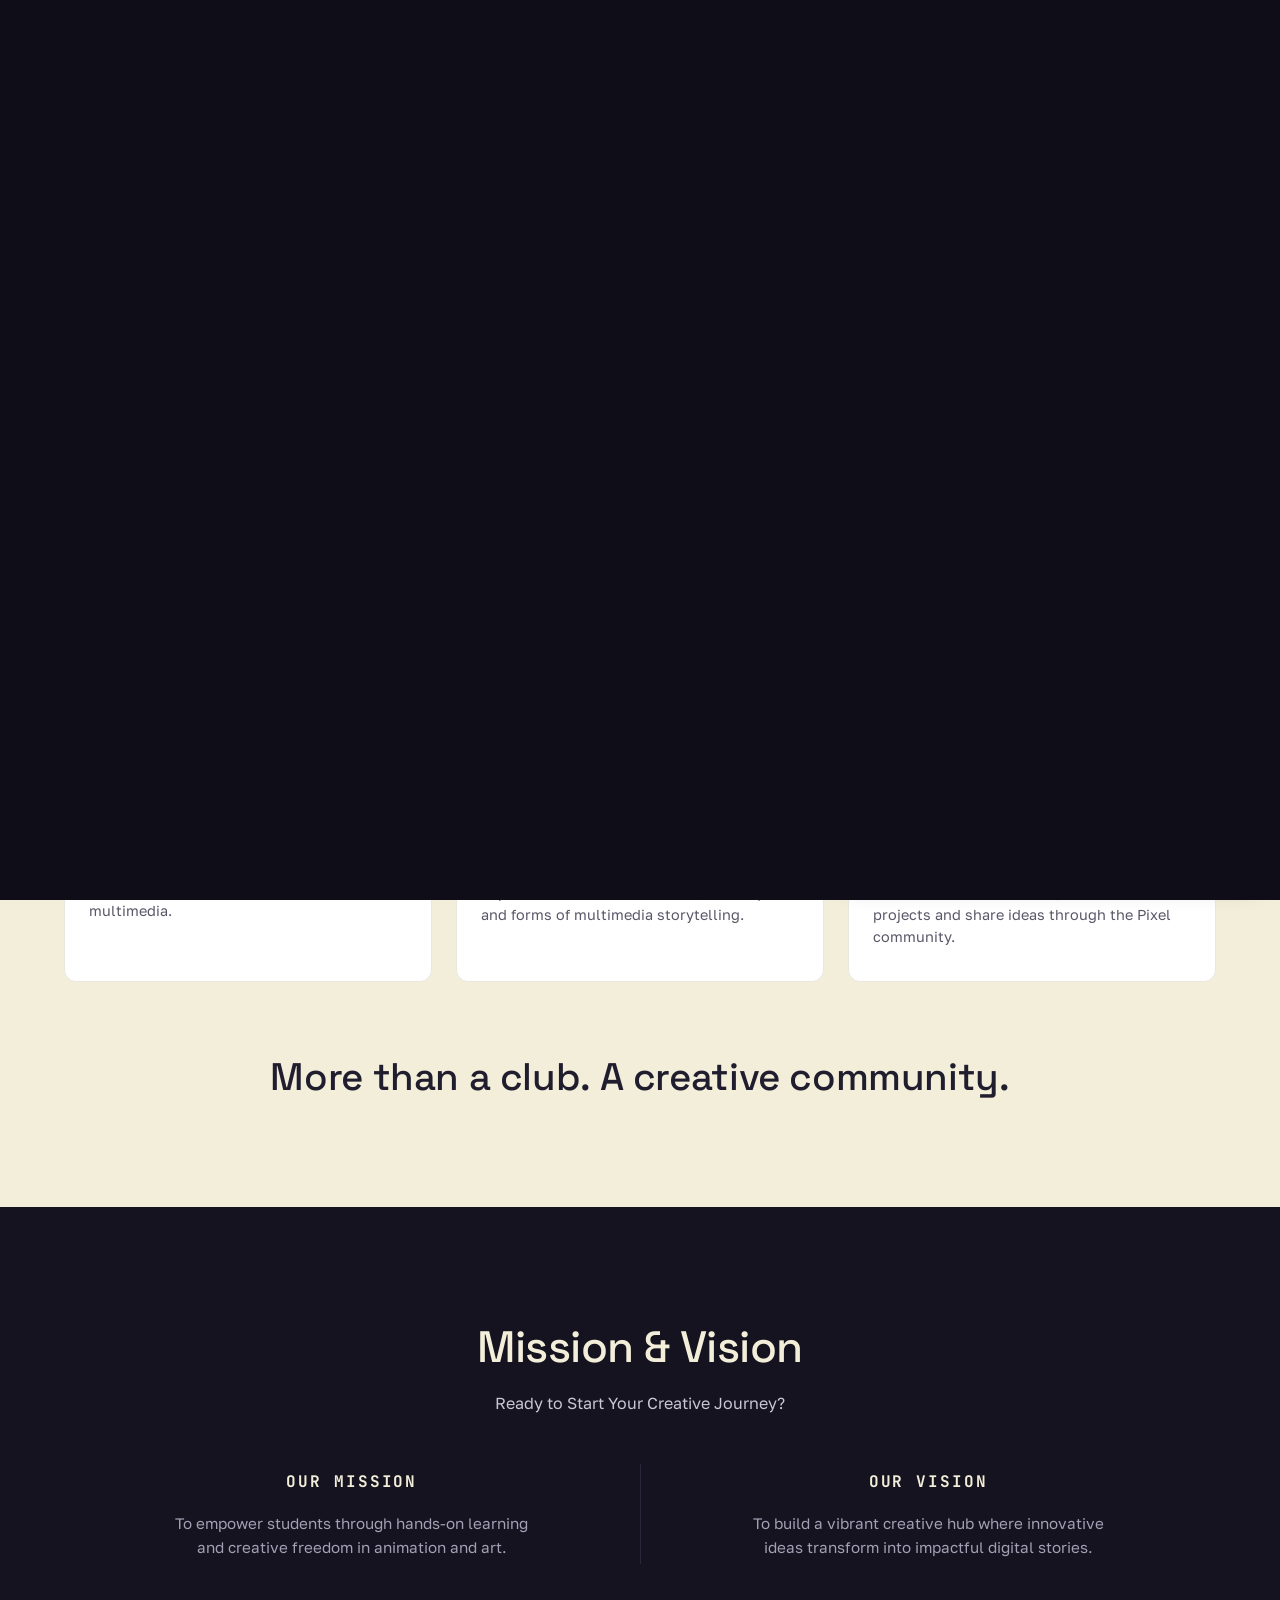
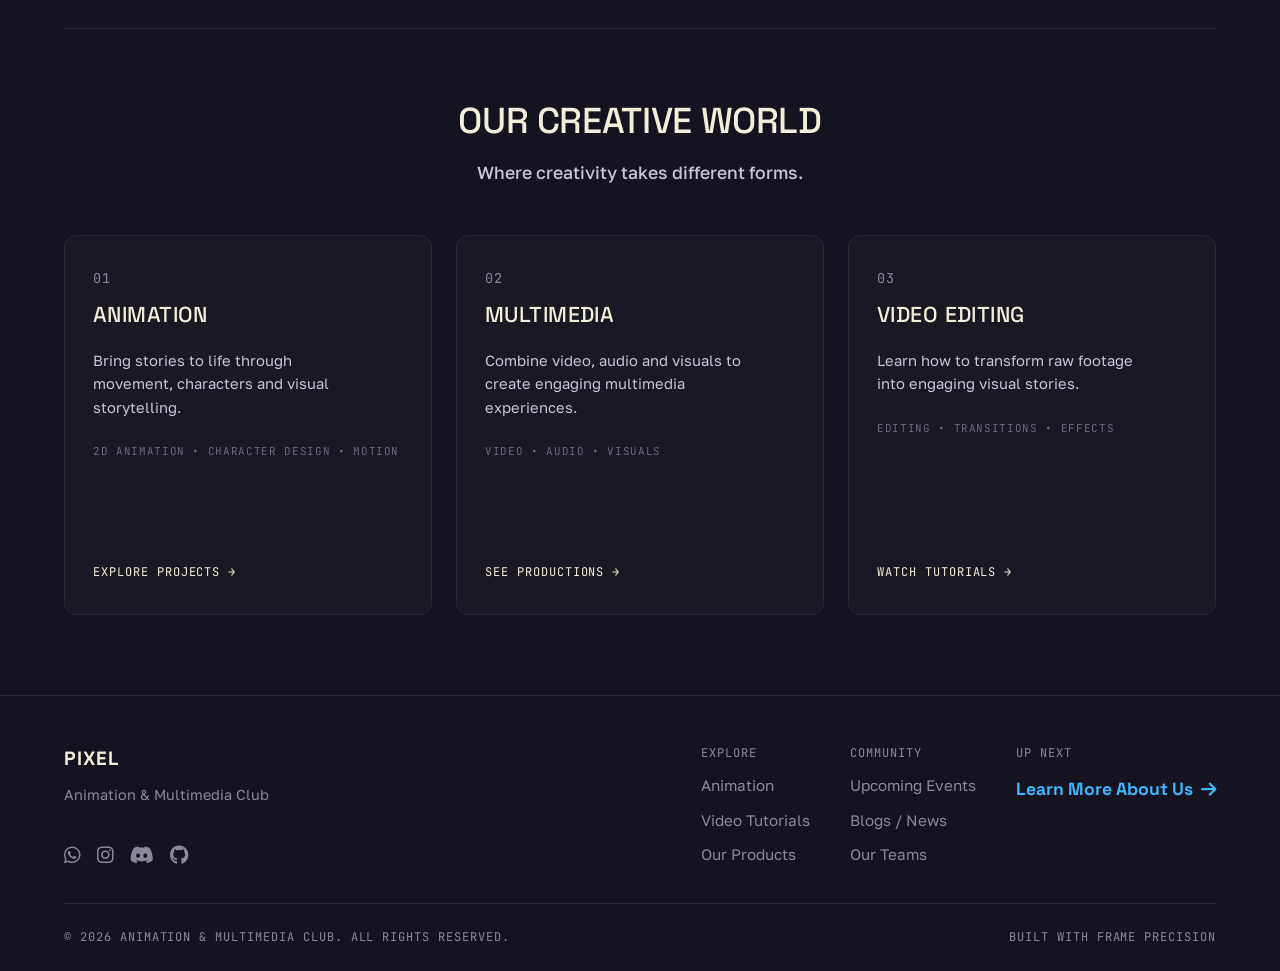
==== commit 4bf5edbe: "update code" ====
--- a/about.html
+++ b/about.html
@@ -82,16 +82,7 @@
         <div class="hero-card-shadow"></div>
         <div class="hero-card">
           <div class="pixel-logo-icon">
-            <svg width="48" height="48" viewBox="0 0 48 48" fill="none">
-              <rect x="8" y="10" width="32" height="30" rx="10" fill="#3DB8FF"/>
-              <rect x="14" y="4" width="4" height="8" rx="2" fill="#FFD93D"/>
-              <rect x="30" y="4" width="4" height="8" rx="2" fill="#FFD93D"/>
-              <circle cx="18" cy="22" r="3" fill="#15131F"/>
-              <circle cx="30" cy="22" r="3" fill="#15131F"/>
-              <circle cx="19" cy="21" r="1" fill="#FFFFFF"/>
-              <circle cx="31" cy="21" r="1" fill="#FFFFFF"/>
-              <path d="M18 30 C 21 34, 27 34, 30 30" stroke="#15131F" stroke-width="2.5" stroke-linecap="round" fill="none"/>
-            </svg>
+            <img src="images/pixel-logo.svg" alt="Logo" >
           </div>
           <div class="pixel-logo-text">
             <h3>PIXEL</h3>
@@ -347,4 +338,4 @@
   <script src="default.js"></script>
   <script src="about.js"></script>
 </body>
-</html>
+</html>
--- a/style.css
+++ b/style.css
@@ -13,7 +13,7 @@
 :root {
   /* Colors */
   --void: #15131F;         /* dark bg — hero, nav, footer */
-  --cloud: #F6F4EF;        /* light bg — content sections */
+  --cloud:#F3EED9 !important; /*#F6F4EF;        /* light bg — content sections */
   --sky-blue: #3DB8FF;        /* primary accent — CTAs, links, active states */
   --sky-blue-dark: #1A93D6;   /* hover/pressed state for sky blue */
   --yellow: #FFD93D;         /* secondary accent — highlights, hover ONLY, never backgrounds */
@@ -134,8 +134,8 @@
 }
 
 .brand-logo {
-  height: 36px;
-  margin-right: 12px;
+  height: 60px;
+  margin-right: 36px;
 }
 
 .brand-text {
@@ -148,7 +148,7 @@
   font-family: var(--font-heading);
   font-weight: 700;
   color: var(--cloud);
-  font-size: 1.25rem;
+  font-size: 2.5rem;
   line-height: 1;
   text-transform: uppercase;
 }
@@ -156,7 +156,7 @@
 .brand-subtitle {
   font-family: var(--font-mono);
   color: var(--sky-blue);
-  font-size: 0.55rem;
+  font-size: 1.5rem;
   letter-spacing: 0.08em;
   text-transform: uppercase;
   margin-top: 5px;
@@ -500,6 +500,9 @@
   font-family: system-ui, -apple-system, sans-serif;
   font-size: 14px;
 }
+.cookie-banner p{
+  color:var(--yellow)
+}
 
 .cookie-banner-content {
   display: flex;
--- a/about.css
+++ b/about.css
@@ -26,6 +26,7 @@
 
 /* --- Left Column Styling --- */
 .hero-content .hero-title {
+  font-family: var(--font-heading);
   font-size: clamp(2rem, 4vw, 3.25rem);
   color: var(--cloud);
   line-height: 1.15;
@@ -40,6 +41,7 @@
 }
 
 .hero-tags {
+  color:var(--yellow);
   margin-bottom: 32px;
   letter-spacing: 0.12em;
 }
@@ -85,9 +87,9 @@
 }
 
 .pixel-logo-text h3 {
-  font-family: var(--font-heading);
+  font-family: var(--font-hero);
   font-weight: 1000;
-  color: var(--yellow);
+  color: var(--void);
   font-size: 2rem;
   line-height:0;
   text-transform: uppercase;
@@ -173,6 +175,7 @@
 
 .what-is-header {
   margin-bottom: 40px;
+  text-align: center;
 }
 
 .what-is-header h2 {
@@ -257,11 +260,12 @@
 
 .section-header {
   margin-bottom: 48px;
+  text-align: center;
 }
 
 .section-title {
   font-size: clamp(2rem, 3.5vw, 2.75rem);
-  color: var(--cloud);
+  color: #F6F4EF;
   margin-bottom: 8px;
 }
 
@@ -274,7 +278,7 @@
 }
 
 .section-subtitle {
-  color: var(--cloud);
+  color: #F6F4EF;
   font-size: 1.1rem;
   font-weight: 500;
   margin: 0;
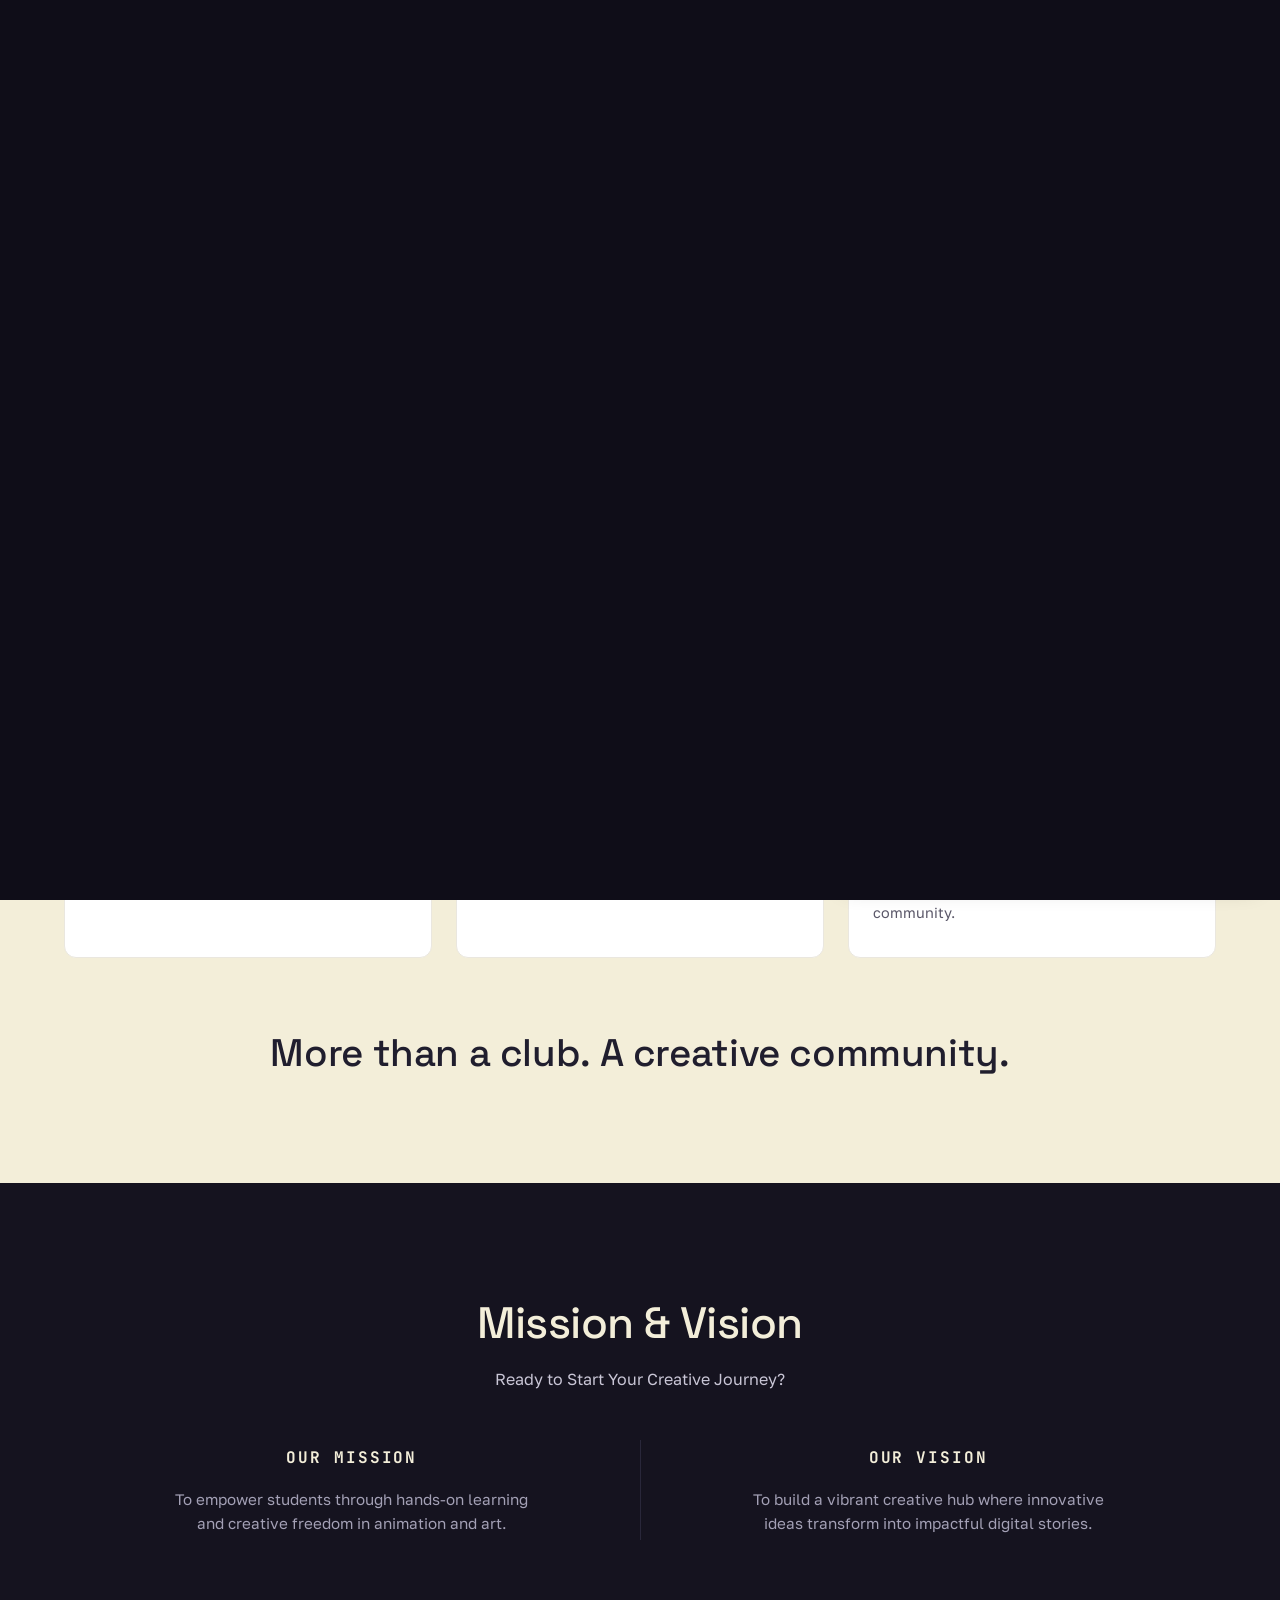
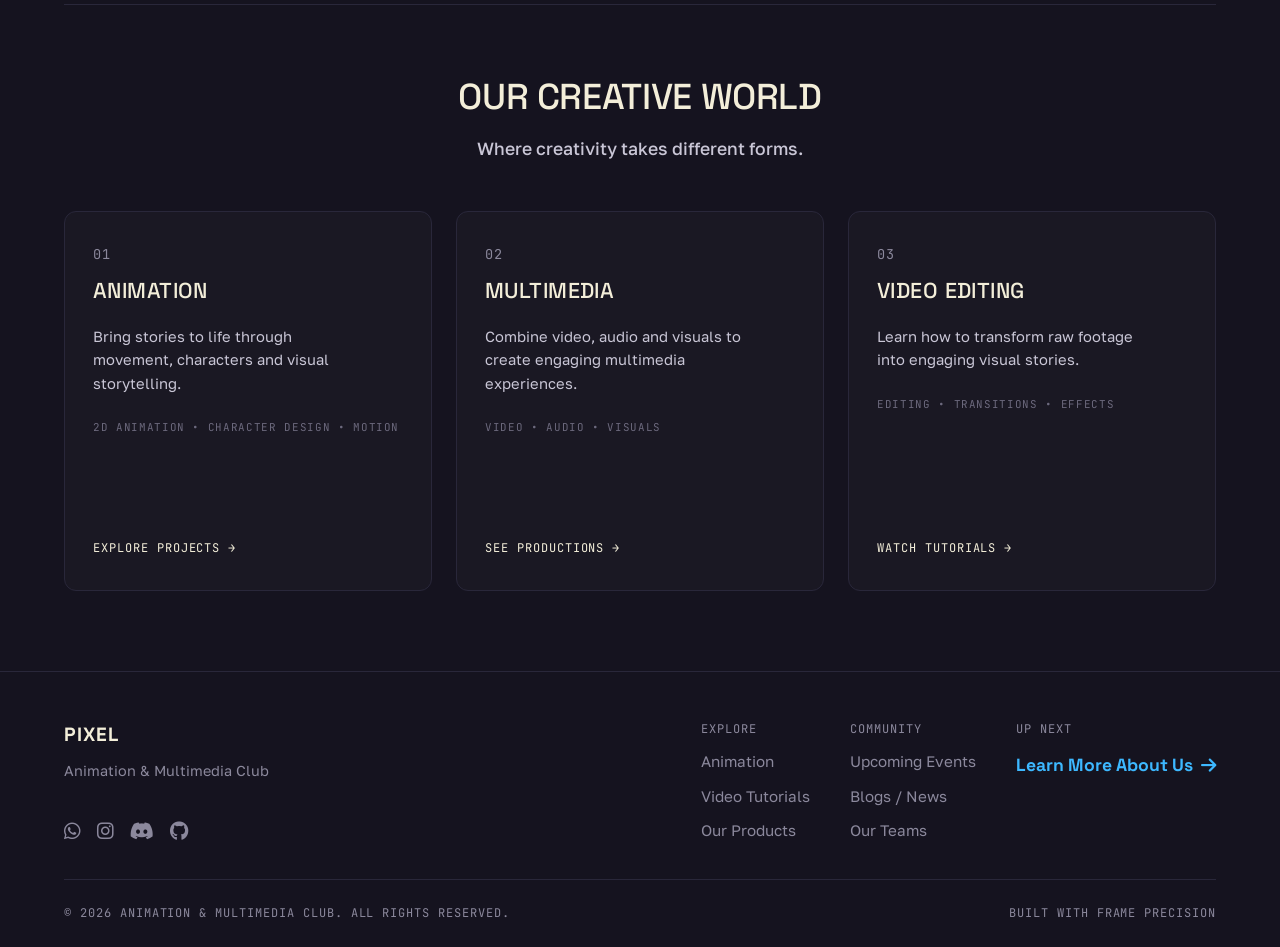
==== commit 4eef0e20: "Update Code" ====
--- a/about.html
+++ b/about.html
@@ -45,15 +45,15 @@
         <div class="dropdown">
           <a class="dropdown-toggle" id="explore-btn">Explore ▼</a>
           <div class="dropdown-menu">
-            <a href="animation.html">Animation</a>
-            <a href="tutorials.html">Video</a>
-            <a href="product.html" >Product</a>
+            <a href="animation.html">Animations</a>
+            <a href="tutorials.html">Tutorials</a>
+            <a href="product.html" >Products</a>
           </div>
         </div>
         
-        <a href="event.html">Event</a>
-        <a href="blog.html">Blog</a>
-        <a href="mentor.html">Mentor</a>
+        <a href="event.html">Events</a>
+        <a href="blog.html">Blogs</a>
+        <a href="mentor.html">Mentors</a>
       </div>
     </div>
     <!-- Scrub Bar Indicator -->
--- a/style.css
+++ b/style.css
@@ -134,8 +134,8 @@
 }
 
 .brand-logo {
-  height: 60px;
-  margin-right: 36px;
+  height: 36px;
+  margin-right: 12px;
 }
 
 .brand-text {
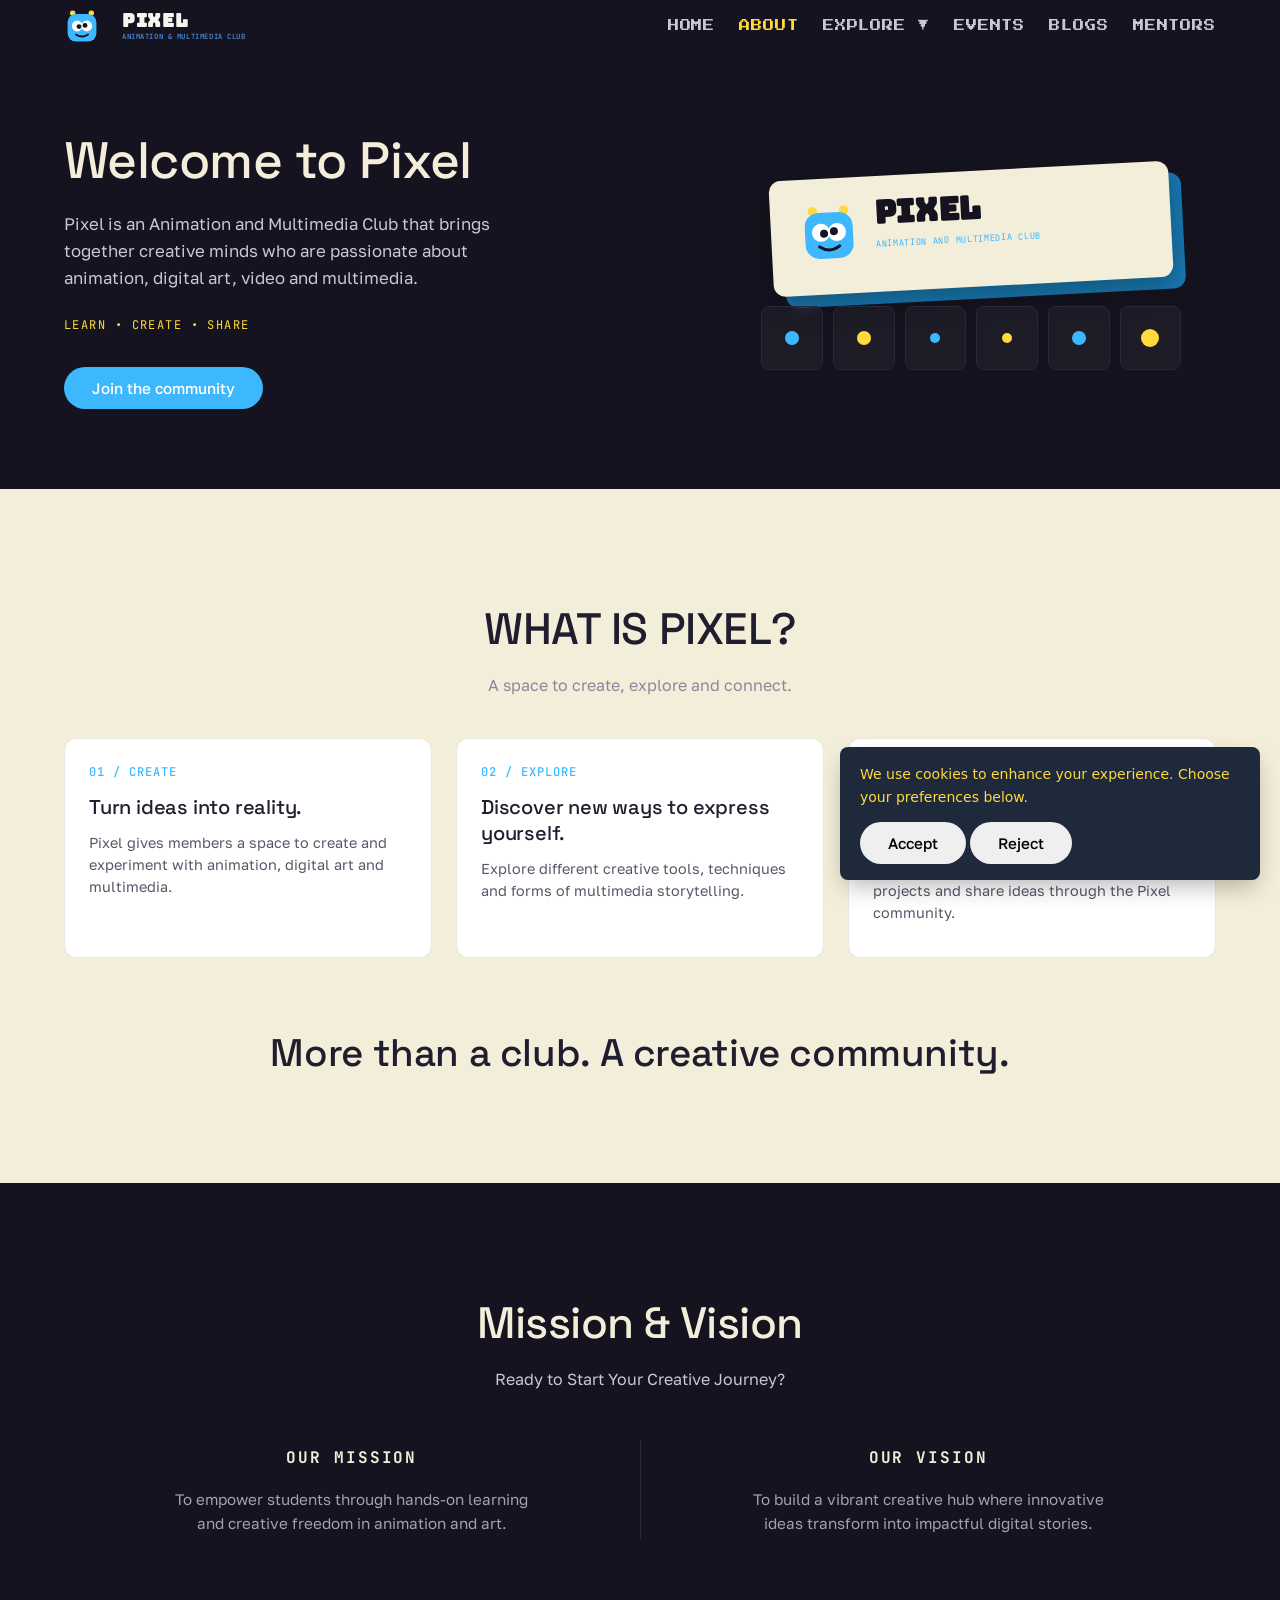
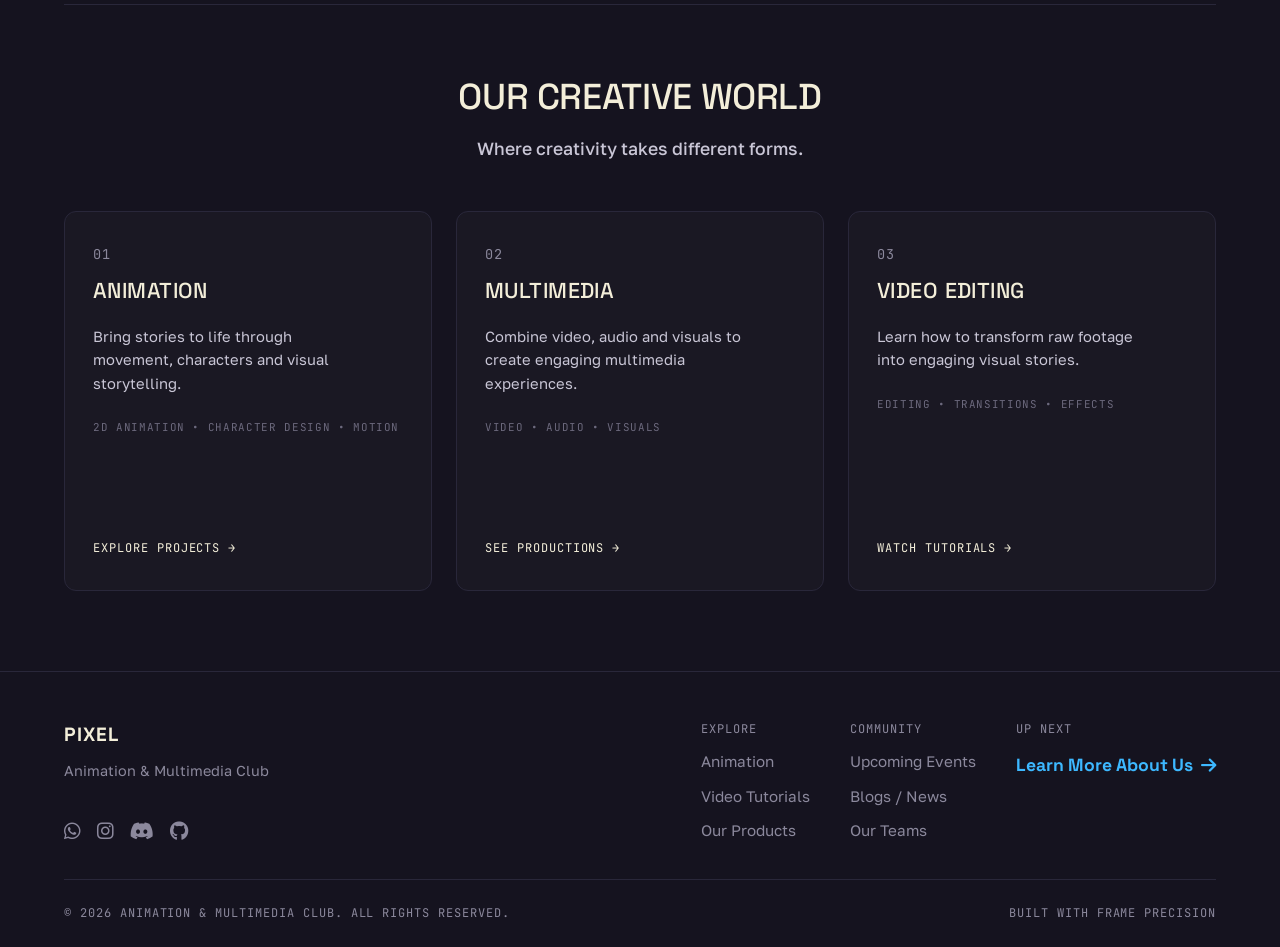
==== commit d3ee4c4a: "Update Code" ====
--- a/about.html
+++ b/about.html
@@ -47,7 +47,7 @@
           <div class="dropdown-menu">
             <a href="animation.html">Animations</a>
             <a href="tutorials.html">Tutorials</a>
-            <a href="product.html" >Products</a>
+            <a href="product.html" >Productions</a>
           </div>
         </div>
         
